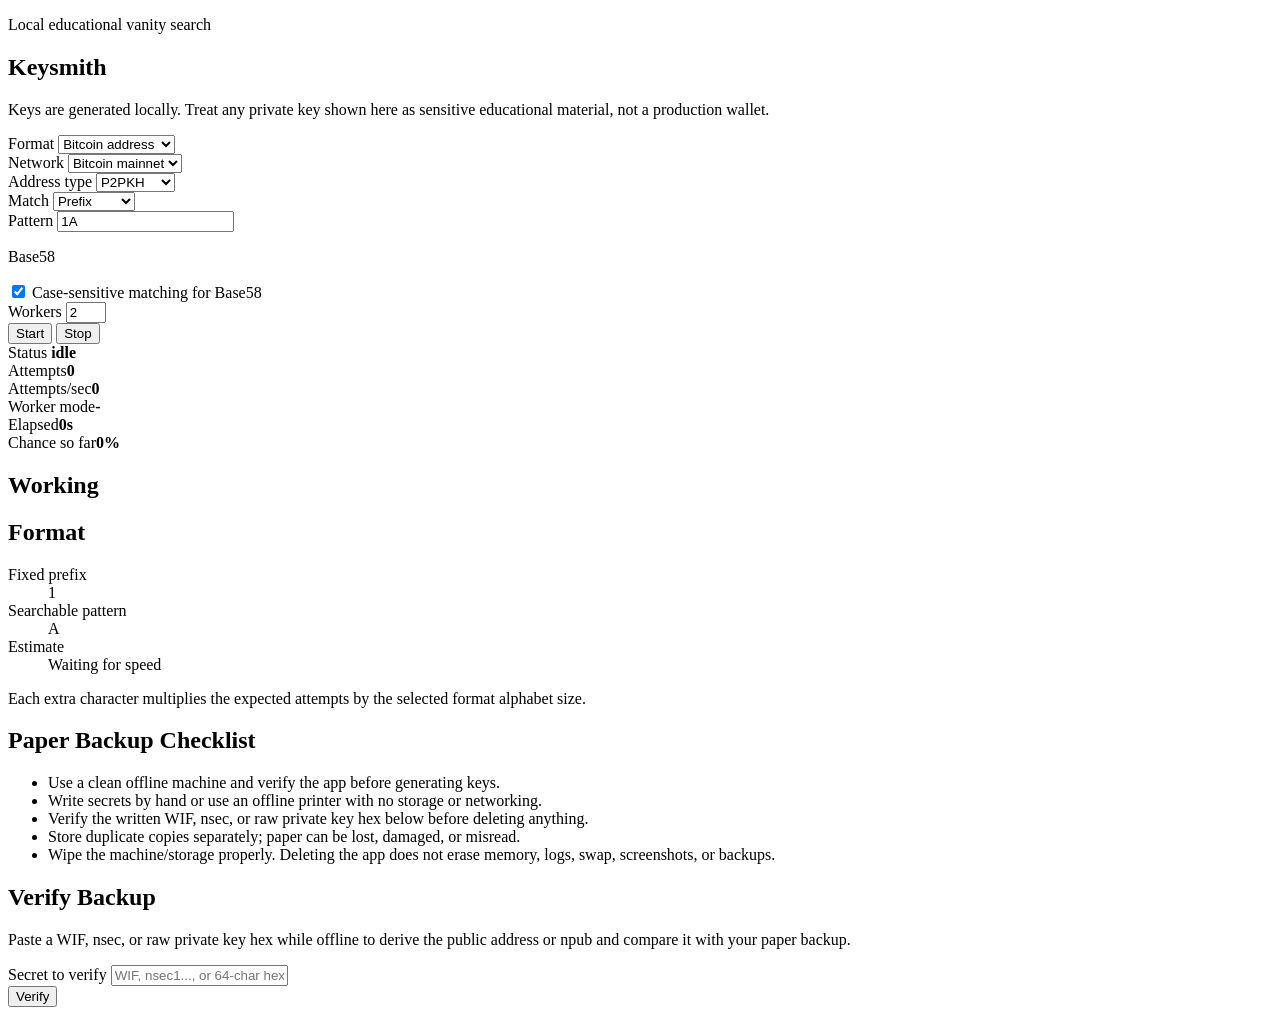
==== keysmith/static/index.html @ 8001dc04 "feat: add paper backup view" ====
<!doctype html>
<html lang="en">
  <head>
    <meta charset="utf-8">
    <meta name="viewport" content="width=device-width, initial-scale=1">
    <title>Keysmith</title>
    <link rel="stylesheet" href="/static/styles.css">
  </head>
  <body>
    <main class="shell">
      <section class="mast">
        <div>
          <p class="eyebrow">Local educational vanity search</p>
          <h1>Keysmith</h1>
        </div>
        <p class="safety">Keys are generated locally. Treat any private key shown here as sensitive educational material, not a production wallet.</p>
      </section>

      <section class="workspace">
        <form id="search-form" class="panel controls">
          <div class="field-row">
            <label for="target">Format</label>
            <select id="target" name="target">
              <option value="bitcoin">Bitcoin address</option>
              <option value="nostr">Nostr public key</option>
            </select>
          </div>

          <div class="field-row" id="network-row">
            <label for="network">Network</label>
            <select id="network" name="network">
              <option value="mainnet">Bitcoin mainnet</option>
              <option value="testnet">Bitcoin testnet</option>
            </select>
          </div>

          <div class="field-row">
            <label for="address-type" id="address-type-label">Address type</label>
            <select id="address-type" name="address_type">
              <option value="p2pkh">P2PKH</option>
              <option value="p2wpkh">P2WPKH</option>
              <option value="p2tr">P2TR</option>
            </select>
          </div>

          <div class="field-row">
            <label for="match-mode">Match</label>
            <select id="match-mode" name="match_mode">
              <option value="prefix">Prefix</option>
              <option value="suffix">Suffix</option>
              <option value="contains">Anywhere</option>
            </select>
          </div>

          <div class="field-row">
            <label for="pattern">Pattern</label>
            <input id="pattern" name="pattern" autocomplete="off" value="1A">
          </div>

          <div class="validation-preview" id="pattern-preview" aria-live="polite"></div>
          <p class="message" id="validation-message"></p>

          <div class="guide">
            <span id="guide-name">Base58</span>
            <code id="guide-alphabet"></code>
            <p id="guide-copy"></p>
          </div>

          <label class="check">
            <input id="case-sensitive" type="checkbox" checked>
            <span id="case-sensitive-copy">Case-sensitive matching for Base58</span>
          </label>

          <div class="field-row">
            <label for="workers">Workers</label>
            <input id="workers" type="number" min="1" max="8" value="2">
          </div>

          <div class="actions">
            <button id="start-button" type="submit">Start</button>
            <button id="stop-button" type="button" class="danger">Stop</button>
          </div>
        </form>

        <section class="panel telemetry">
          <div class="status-line">
            <span>Status</span>
            <strong id="status">idle</strong>
          </div>

          <div class="metrics">
            <div><span>Attempts</span><strong id="attempts">0</strong></div>
            <div><span>Attempts/sec</span><strong id="rate">0</strong></div>
            <div><span>Worker mode</span><strong id="worker-mode">-</strong></div>
            <div><span>Elapsed</span><strong id="elapsed">0s</strong></div>
            <div><span>Chance so far</span><strong id="chance">0%</strong></div>
          </div>

          <div class="educational">
            <h2>Working</h2>
            <ol id="process-steps"></ol>
          </div>

          <div class="educational">
            <h2>Format</h2>
            <dl class="breakdown">
              <div><dt>Fixed prefix</dt><dd id="fixed-prefix">1</dd></div>
              <div><dt>Searchable pattern</dt><dd id="searchable-pattern">A</dd></div>
              <div><dt>Estimate</dt><dd id="expected-time">Waiting for speed</dd></div>
            </dl>
          <p id="difficulty-note">Each extra character multiplies the expected attempts by the selected format alphabet size.</p>
          </div>
        </section>
      </section>

      <section class="panel result-panel" id="result-panel" hidden>
        <div>
          <h2>Found Match</h2>
          <p class="warning" id="result-warning">Private keys can spend funds sent to the address. Use this result for education only.</p>
        </div>
        <div class="result-grid" id="result-grid"></div>
        <div class="actions">
          <button id="paper-button" type="button">Prepare Paper View</button>
        </div>
      </section>

      <section class="panel paper-panel" id="paper-panel" hidden>
        <div class="paper-header">
          <div>
            <p class="eyebrow">Paper Backup</p>
            <h2>Keysmith Backup Sheet</h2>
          </div>
          <button id="print-button" type="button">Print</button>
        </div>
        <p class="warning">Print only on an offline printer with no storage or networking. Verify the secret by re-deriving the public value before funding or relying on it.</p>
        <div class="paper-grid" id="paper-grid"></div>
        <ol class="paper-checks">
          <li>I verified the public value from the written secret.</li>
          <li>I made a second copy and stored it separately.</li>
          <li>I wiped the machine/storage after use.</li>
        </ol>
      </section>

      <section class="workspace lower">
        <section class="panel">
          <h2>Paper Backup Checklist</h2>
          <ul class="checklist">
            <li>Use a clean offline machine and verify the app before generating keys.</li>
            <li>Write secrets by hand or use an offline printer with no storage or networking.</li>
            <li>Verify the written WIF, nsec, or raw private key hex below before deleting anything.</li>
            <li>Store duplicate copies separately; paper can be lost, damaged, or misread.</li>
            <li>Wipe the machine/storage properly. Deleting the app does not erase memory, logs, swap, screenshots, or backups.</li>
          </ul>
        </section>

        <section class="panel verifier">
          <h2>Verify Backup</h2>
          <p class="safety">Paste a WIF, nsec, or raw private key hex while offline to derive the public address or npub and compare it with your paper backup.</p>
          <div class="field-row">
            <label for="verify-secret">Secret to verify</label>
            <input id="verify-secret" autocomplete="off" placeholder="WIF, nsec1..., or 64-char hex">
          </div>
          <button id="verify-button" type="button">Verify</button>
          <p class="message" id="verify-message"></p>
          <div class="result-grid" id="verify-result"></div>
        </section>
      </section>
    </main>

    <script src="/static/app.js"></script>
  </body>
</html>
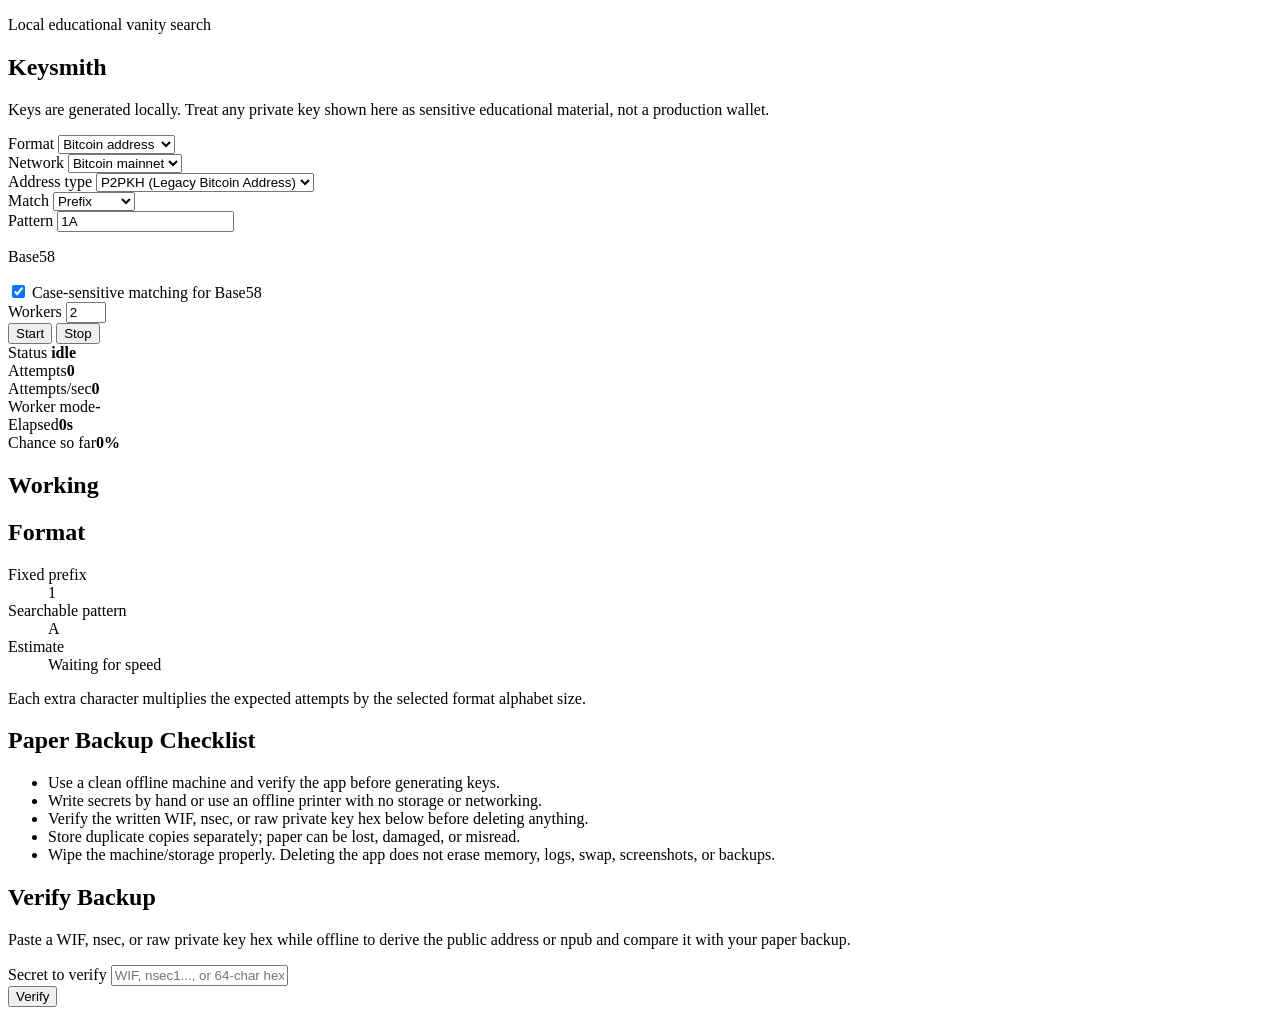
==== commit 9f21be4f: "feat: clarify address format selection" ====
--- a/keysmith/static/index.html
+++ b/keysmith/static/index.html
@@ -37,9 +37,9 @@
           <div class="field-row">
             <label for="address-type" id="address-type-label">Address type</label>
             <select id="address-type" name="address_type">
-              <option value="p2pkh">P2PKH</option>
-              <option value="p2wpkh">P2WPKH</option>
-              <option value="p2tr">P2TR</option>
+              <option value="p2pkh">P2PKH (Legacy Bitcoin Address)</option>
+              <option value="p2wpkh">P2WPKH (Segwit Address)</option>
+              <option value="p2tr">P2TR (Taproot Address)</option>
             </select>
           </div>
 
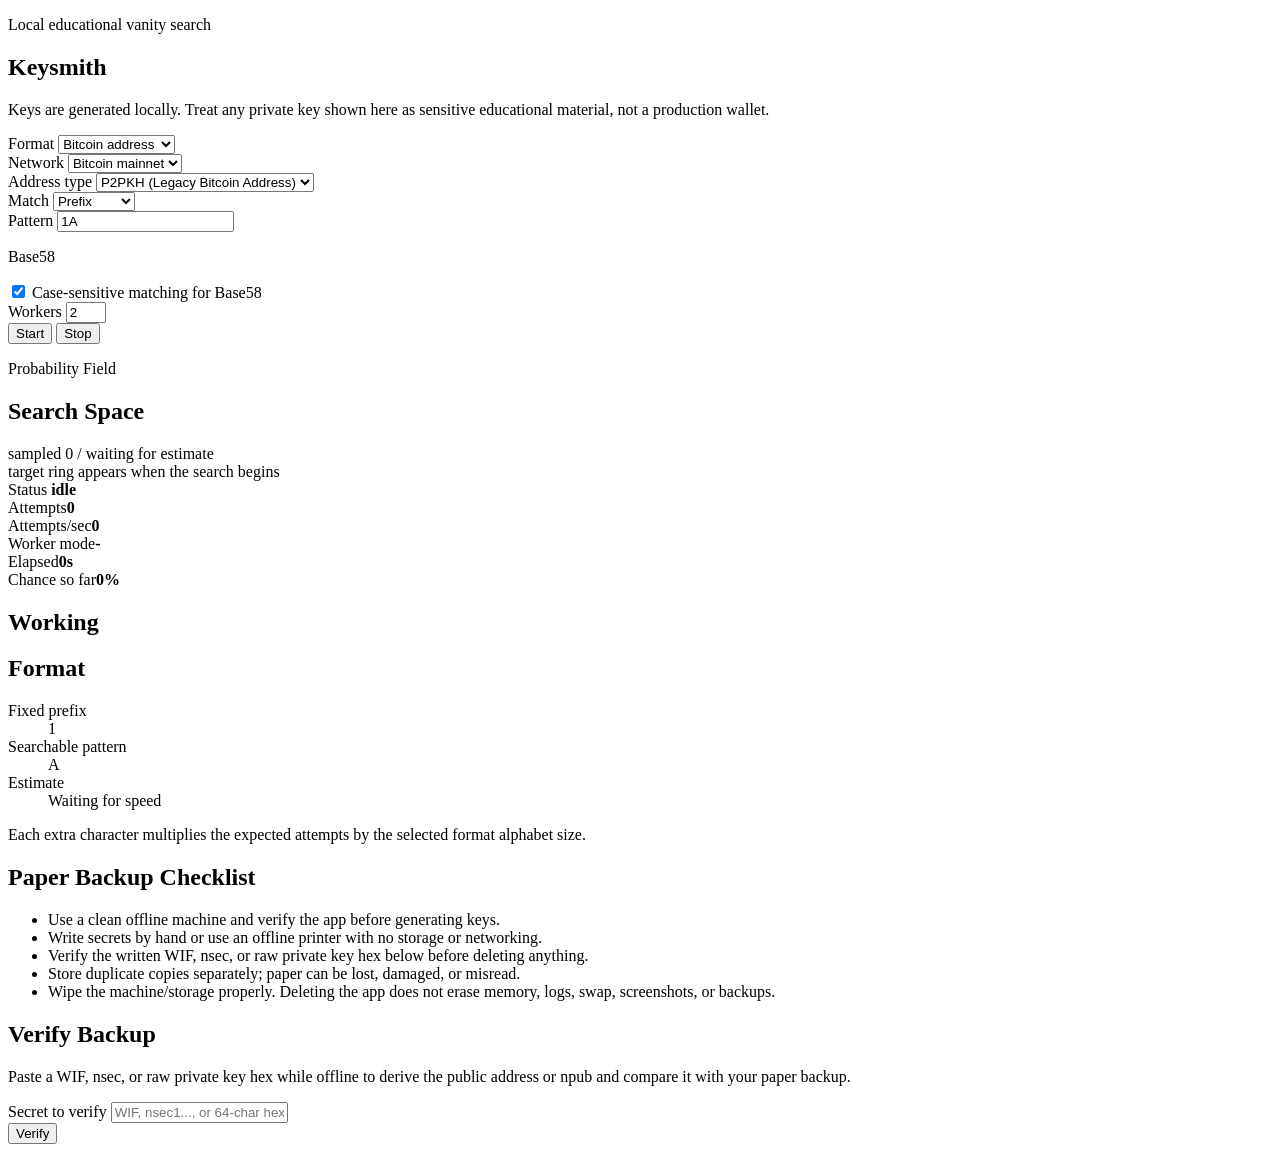
==== commit 3bc729b6: "feat: add search probability visualization" ====
--- a/keysmith/static/index.html
+++ b/keysmith/static/index.html
@@ -83,6 +83,20 @@
         </form>
 
         <section class="panel telemetry">
+          <div class="search-viz" id="search-viz" aria-label="Search probability visualization">
+            <div class="viz-header">
+              <div>
+                <p class="eyebrow">Probability Field</p>
+                <h2>Search Space</h2>
+              </div>
+              <div class="viz-stat" id="viz-stat">sampled 0 / waiting for estimate</div>
+            </div>
+            <div class="viz-pond" id="viz-pond">
+              <div class="viz-ring" id="viz-ring"></div>
+              <div class="viz-ring-label" id="viz-ring-label">target ring appears when the search begins</div>
+            </div>
+          </div>
+
           <div class="status-line">
             <span>Status</span>
             <strong id="status">idle</strong>
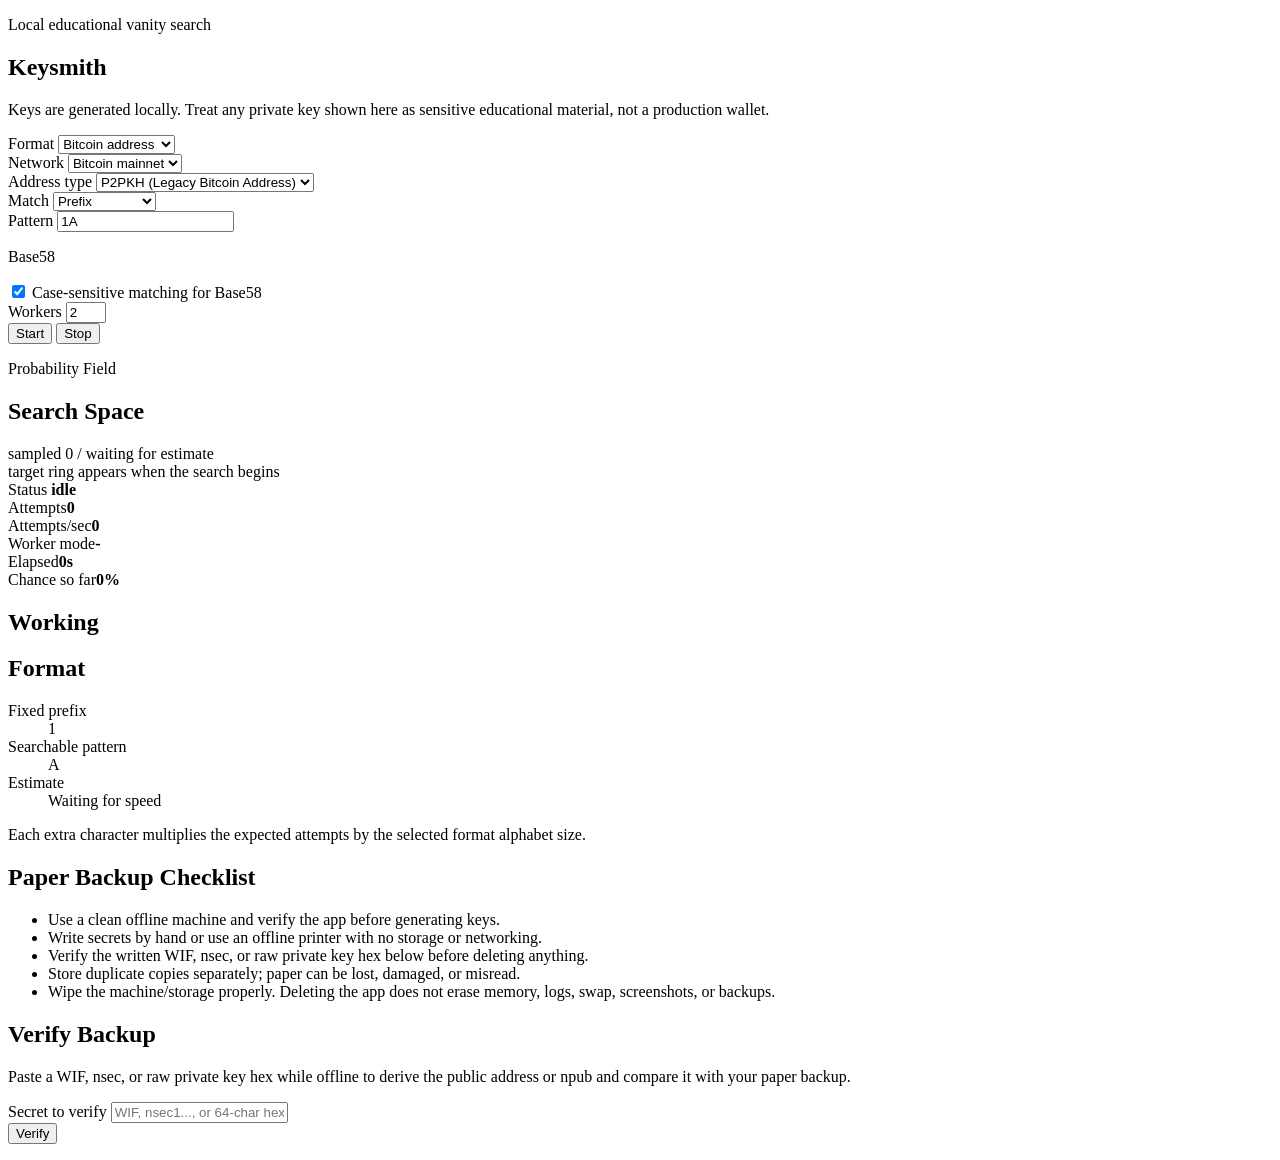
==== commit 5f9f621a: "feat: add prefix suffix matching" ====
--- a/keysmith/static/index.html
+++ b/keysmith/static/index.html
@@ -49,15 +49,21 @@
               <option value="prefix">Prefix</option>
               <option value="suffix">Suffix</option>
               <option value="contains">Anywhere</option>
+              <option value="prefix_suffix">Prefix + suffix</option>
             </select>
           </div>
 
           <div class="field-row">
-            <label for="pattern">Pattern</label>
+            <label for="pattern" id="pattern-label">Pattern</label>
             <input id="pattern" name="pattern" autocomplete="off" value="1A">
           </div>
 
           <div class="validation-preview" id="pattern-preview" aria-live="polite"></div>
+          <div class="field-row" id="suffix-pattern-row" hidden>
+            <label for="suffix-pattern">Suffix</label>
+            <input id="suffix-pattern" name="suffix_pattern" autocomplete="off">
+          </div>
+          <div class="validation-preview" id="suffix-pattern-preview" aria-live="polite" hidden></div>
           <p class="message" id="validation-message"></p>
 
           <div class="guide">
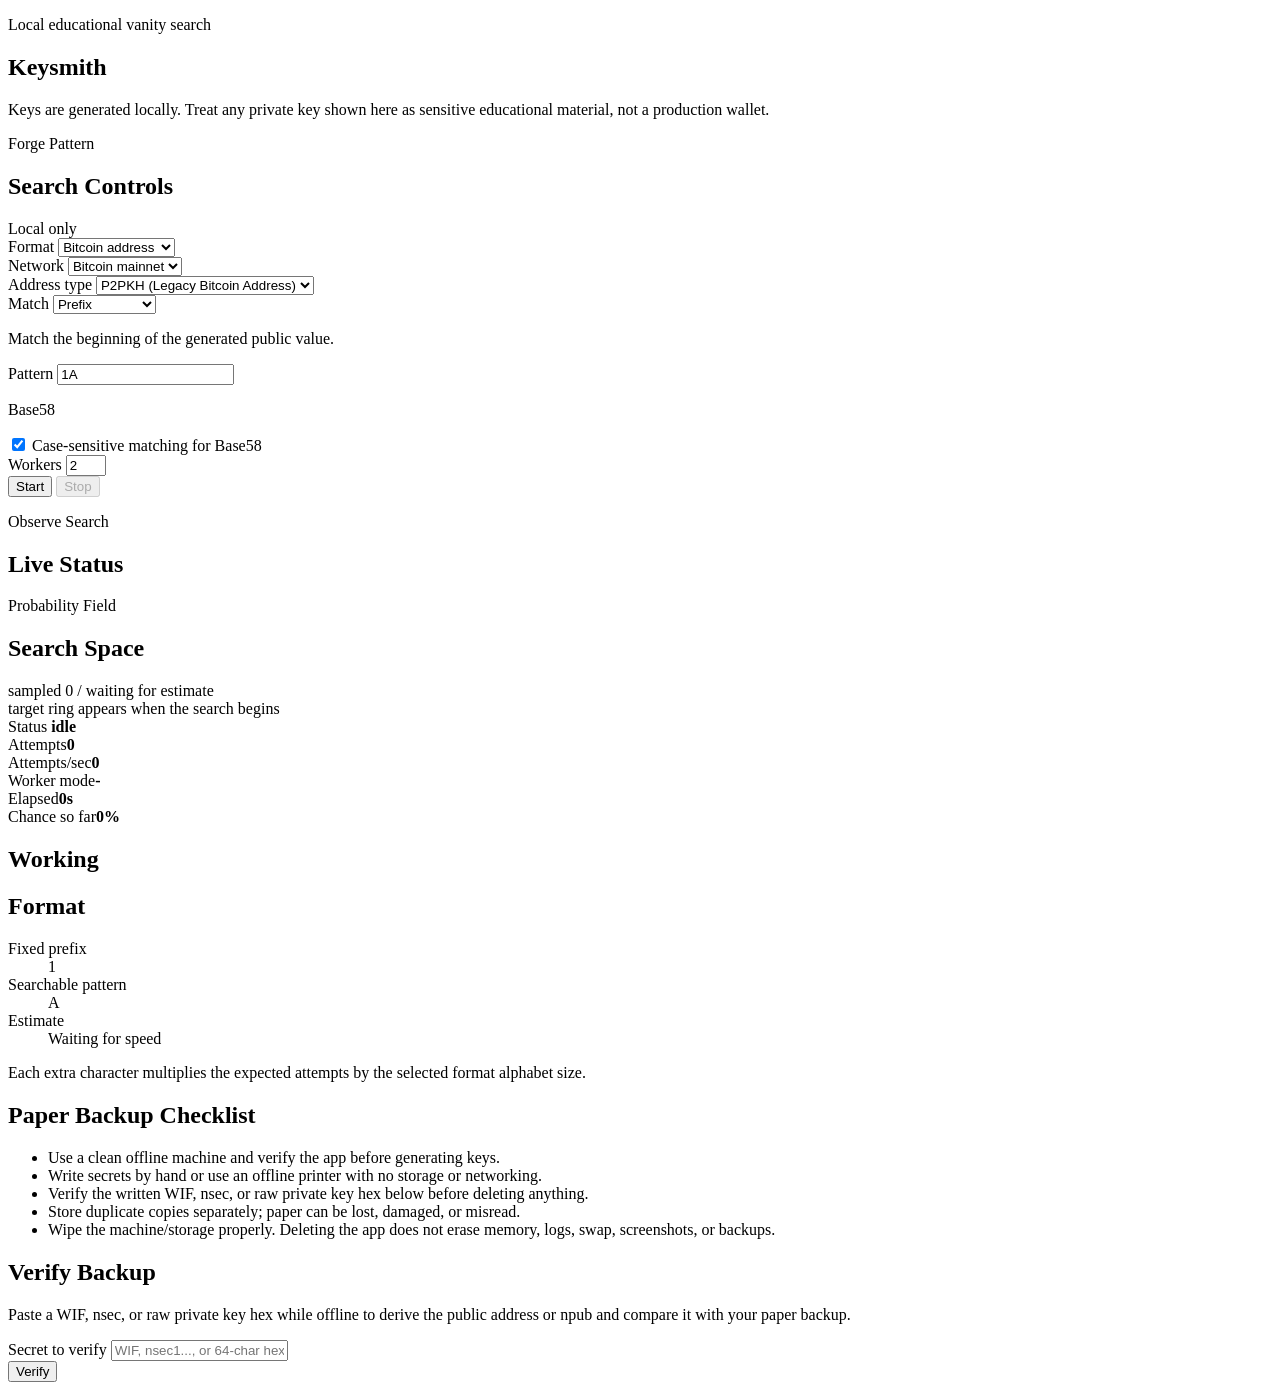
==== commit ff9104ff: "style: polish keysmith interface" ====
--- a/keysmith/static/index.html
+++ b/keysmith/static/index.html
@@ -18,6 +18,14 @@
 
       <section class="workspace">
         <form id="search-form" class="panel controls">
+          <div class="panel-heading">
+            <div>
+              <p class="eyebrow">Forge Pattern</p>
+              <h2>Search Controls</h2>
+            </div>
+            <span class="local-badge">Local only</span>
+          </div>
+
           <div class="field-row">
             <label for="target">Format</label>
             <select id="target" name="target">
@@ -51,6 +59,7 @@
               <option value="contains">Anywhere</option>
               <option value="prefix_suffix">Prefix + suffix</option>
             </select>
+            <p class="hint" id="match-hint">Match the beginning of the generated public value.</p>
           </div>
 
           <div class="field-row">
@@ -84,11 +93,18 @@
 
           <div class="actions">
             <button id="start-button" type="submit">Start</button>
-            <button id="stop-button" type="button" class="danger">Stop</button>
+            <button id="stop-button" type="button" class="danger" disabled>Stop</button>
           </div>
         </form>
 
         <section class="panel telemetry">
+          <div class="panel-heading">
+            <div>
+              <p class="eyebrow">Observe Search</p>
+              <h2>Live Status</h2>
+            </div>
+          </div>
+
           <div class="search-viz" id="search-viz" aria-label="Search probability visualization">
             <div class="viz-header">
               <div>
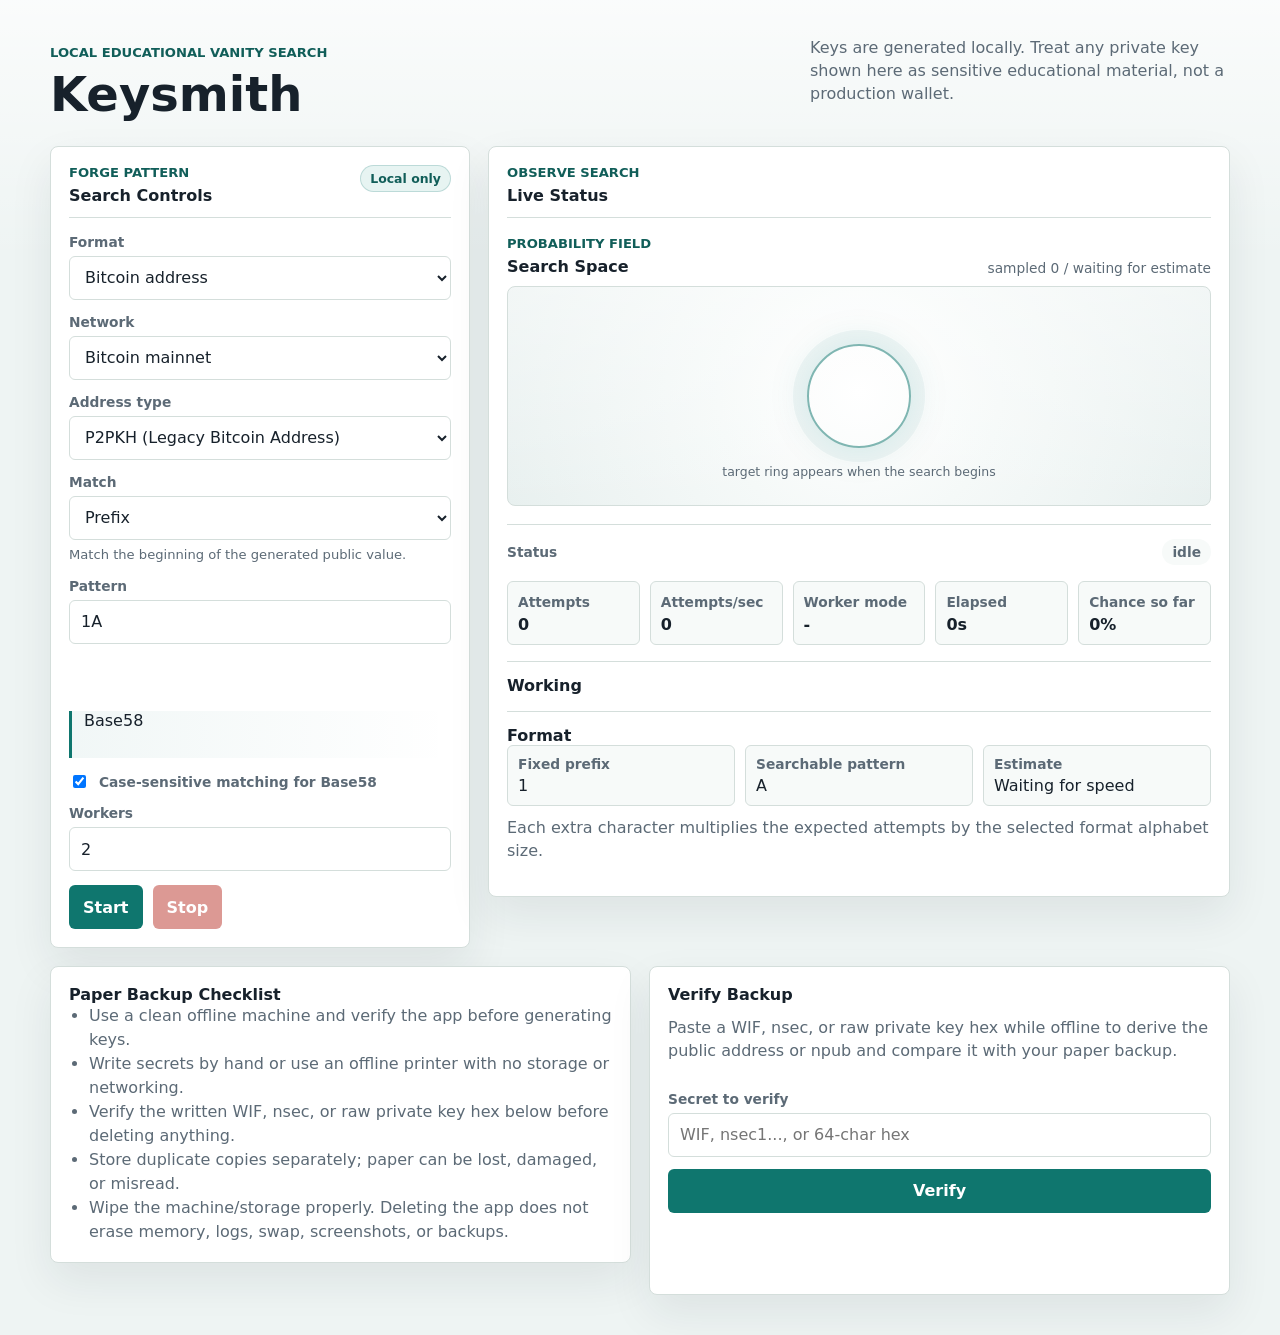
==== commit d92461c1: "fix: support direct static asset loading" ====
--- a/keysmith/static/index.html
+++ b/keysmith/static/index.html
@@ -4,7 +4,7 @@
     <meta charset="utf-8">
     <meta name="viewport" content="width=device-width, initial-scale=1">
     <title>Keysmith</title>
-    <link rel="stylesheet" href="/static/styles.css">
+    <link rel="stylesheet" href="styles.css">
   </head>
   <body>
     <main class="shell">
@@ -203,6 +203,6 @@
       </section>
     </main>
 
-    <script src="/static/app.js"></script>
+    <script src="app.js"></script>
   </body>
 </html>
--- a/keysmith/static/styles.css
+++ b/keysmith/static/styles.css
@@ -0,0 +1,651 @@
+:root {
+  color-scheme: light;
+  --bg: #eef4f3;
+  --ink: #17212b;
+  --muted: #5c6a76;
+  --soft: #f7faf9;
+  --panel: #ffffff;
+  --line: #d4dedb;
+  --accent: #0f766e;
+  --accent-dark: #115e59;
+  --accent-soft: #e7f4f2;
+  --gold: #b7791f;
+  --danger: #b42318;
+  --bad-bg: #fee4e2;
+  --bad-ink: #912018;
+  --shadow: 0 18px 44px rgba(25, 43, 48, 0.08);
+}
+
+* {
+  box-sizing: border-box;
+}
+
+[hidden] {
+  display: none !important;
+}
+
+body {
+  margin: 0;
+  min-height: 100vh;
+  background:
+    linear-gradient(180deg, rgba(255, 255, 255, 0.72), rgba(255, 255, 255, 0) 260px),
+    var(--bg);
+  color: var(--ink);
+  font-family: Inter, ui-sans-serif, system-ui, -apple-system, BlinkMacSystemFont, "Segoe UI", sans-serif;
+}
+
+button,
+input,
+select {
+  font: inherit;
+}
+
+.shell {
+  width: min(1180px, calc(100% - 32px));
+  margin: 0 auto;
+  padding: 24px 0 40px;
+}
+
+.mast {
+  display: grid;
+  grid-template-columns: 1fr minmax(260px, 420px);
+  gap: 24px;
+  align-items: end;
+  padding: 12px 0 24px;
+}
+
+.eyebrow {
+  margin: 0 0 6px;
+  color: var(--accent-dark);
+  font-size: 0.82rem;
+  font-weight: 700;
+  text-transform: uppercase;
+}
+
+h1,
+h2,
+p {
+  margin-top: 0;
+}
+
+h1 {
+  margin-bottom: 0;
+  font-size: clamp(2rem, 4vw, 3rem);
+  letter-spacing: 0;
+}
+
+h2 {
+  font-size: 1rem;
+  margin-bottom: 0;
+}
+
+.safety,
+.message,
+.guide p,
+#difficulty-note {
+  color: var(--muted);
+  line-height: 1.45;
+}
+
+.workspace {
+  display: grid;
+  grid-template-columns: minmax(320px, 420px) 1fr;
+  gap: 18px;
+  align-items: start;
+}
+
+.workspace.lower {
+  margin-top: 18px;
+  grid-template-columns: 1fr 1fr;
+}
+
+.panel {
+  background: var(--panel);
+  border: 1px solid var(--line);
+  border-radius: 8px;
+  padding: 18px;
+  box-shadow: var(--shadow);
+}
+
+.controls {
+  display: grid;
+  gap: 14px;
+}
+
+.panel-heading {
+  display: flex;
+  justify-content: space-between;
+  gap: 16px;
+  align-items: start;
+  border-bottom: 1px solid var(--line);
+  padding-bottom: 12px;
+  margin-bottom: 2px;
+}
+
+.local-badge {
+  flex: 0 0 auto;
+  border: 1px solid rgba(15, 118, 110, 0.2);
+  border-radius: 999px;
+  padding: 5px 9px;
+  background: var(--accent-soft);
+  color: var(--accent-dark);
+  font-size: 0.78rem;
+  font-weight: 750;
+}
+
+.field-row {
+  display: grid;
+  gap: 6px;
+}
+
+label,
+.status-line span,
+.metrics span,
+dt {
+  color: var(--muted);
+  font-size: 0.86rem;
+  font-weight: 650;
+}
+
+input,
+select {
+  width: 100%;
+  min-height: 44px;
+  border: 1px solid var(--line);
+  border-radius: 6px;
+  padding: 9px 11px;
+  background: #fff;
+  color: var(--ink);
+  transition: border-color 160ms ease, box-shadow 160ms ease, background 160ms ease;
+}
+
+input:focus,
+select:focus {
+  border-color: var(--accent);
+  outline: 3px solid rgba(15, 118, 110, 0.16);
+}
+
+.hint {
+  margin: 0;
+  color: var(--muted);
+  font-size: 0.82rem;
+  line-height: 1.4;
+}
+
+.validation-preview {
+  display: none;
+  min-height: 30px;
+  border-left: 3px solid var(--line);
+  border-radius: 0 6px 6px 0;
+  padding: 6px 10px;
+  background: var(--soft);
+  color: var(--muted);
+  font-size: 0.86rem;
+  font-family: ui-monospace, SFMono-Regular, Menlo, monospace;
+  overflow-wrap: anywhere;
+  transition: border-color 160ms ease, background 160ms ease;
+}
+
+.validation-preview.has-error {
+  display: block;
+}
+
+.validation-preview.has-value {
+  border-color: rgba(15, 118, 110, 0.48);
+  background: #ffffff;
+  color: var(--ink);
+}
+
+.validation-preview.has-error {
+  border-color: rgba(180, 35, 24, 0.42);
+  background: #fff7f6;
+}
+
+.message {
+  min-height: 1.45em;
+}
+
+.invalid-char {
+  display: inline-block;
+  min-width: 1ch;
+  border-radius: 4px;
+  padding: 0 2px;
+  background: var(--bad-bg);
+  color: var(--bad-ink);
+  text-decoration: underline;
+}
+
+.guide {
+  display: grid;
+  gap: 6px;
+  border-left: 3px solid var(--accent);
+  padding-left: 12px;
+  background: linear-gradient(90deg, rgba(15, 118, 110, 0.06), transparent);
+}
+
+.guide code {
+  color: var(--ink);
+  overflow-wrap: anywhere;
+}
+
+.check {
+  display: flex;
+  gap: 10px;
+  align-items: center;
+}
+
+.check input {
+  width: auto;
+  min-height: auto;
+}
+
+.actions {
+  display: flex;
+  gap: 10px;
+}
+
+button {
+  border: 0;
+  border-radius: 6px;
+  min-height: 44px;
+  padding: 10px 14px;
+  background: var(--accent);
+  color: white;
+  font-weight: 700;
+  cursor: pointer;
+  transition: background 160ms ease, opacity 160ms ease, transform 160ms ease;
+}
+
+button:hover {
+  background: var(--accent-dark);
+}
+
+button:focus-visible {
+  outline: 3px solid rgba(15, 118, 110, 0.22);
+  outline-offset: 2px;
+}
+
+button:active {
+  transform: translateY(1px);
+}
+
+button:disabled {
+  cursor: not-allowed;
+  opacity: 0.46;
+  transform: none;
+}
+
+button.danger {
+  background: var(--danger);
+}
+
+.telemetry {
+  display: grid;
+  gap: 16px;
+}
+
+.search-viz {
+  display: grid;
+  gap: 10px;
+  padding-bottom: 2px;
+}
+
+.viz-header {
+  display: flex;
+  justify-content: space-between;
+  gap: 16px;
+  align-items: end;
+}
+
+.viz-header h2 {
+  margin-bottom: 0;
+}
+
+.viz-stat {
+  color: var(--muted);
+  font-size: 0.86rem;
+  font-variant-numeric: tabular-nums;
+  text-align: right;
+}
+
+.viz-pond {
+  position: relative;
+  min-height: 220px;
+  overflow: hidden;
+  border: 1px solid var(--line);
+  border-radius: 8px;
+  background:
+    linear-gradient(180deg, rgba(255, 255, 255, 0.44), rgba(255, 255, 255, 0)),
+    radial-gradient(circle at 50% 48%, #ffffff 0, #f5f9f8 38%, #e8f0ef 100%);
+}
+
+.viz-ring {
+  position: absolute;
+  left: 50%;
+  top: 50%;
+  width: 104px;
+  height: 104px;
+  border: 2px solid rgba(15, 118, 110, 0.52);
+  border-radius: 50%;
+  box-shadow: 0 0 0 14px rgba(15, 118, 110, 0.05), 0 0 42px rgba(15, 118, 110, 0.14);
+  transform: translate(-50%, -50%);
+  transition: width 260ms ease, height 260ms ease;
+}
+
+.viz-ring-label {
+  position: absolute;
+  left: 50%;
+  top: calc(50% + 68px);
+  width: min(82%, 360px);
+  color: var(--muted);
+  font-size: 0.78rem;
+  text-align: center;
+  transform: translateX(-50%);
+}
+
+.viz-drop {
+  position: absolute;
+  width: 8px;
+  height: 8px;
+  border-radius: 50%;
+  background: rgba(77, 151, 141, 0.72);
+  pointer-events: none;
+  transform: translate(-50%, -50%);
+  animation: drop-fade 2.8s ease-out forwards;
+}
+
+.viz-drop::after {
+  content: "";
+  position: absolute;
+  inset: -10px;
+  border: 1px solid rgba(77, 151, 141, 0.36);
+  border-radius: 50%;
+  animation: ripple-out 2.8s ease-out forwards;
+}
+
+.viz-drop.hit {
+  width: 14px;
+  height: 14px;
+  background: var(--danger);
+  box-shadow: 0 0 0 8px rgba(180, 35, 24, 0.14);
+  animation-duration: 3.6s;
+}
+
+.viz-drop.hit::after {
+  inset: -22px;
+  border-color: rgba(180, 35, 24, 0.58);
+  animation-duration: 3.6s;
+}
+
+@keyframes drop-fade {
+  0% {
+    opacity: 0.8;
+    transform: translate(-50%, -50%) scale(0.6);
+  }
+  100% {
+    opacity: 0;
+    transform: translate(-50%, -50%) scale(1.5);
+  }
+}
+
+@keyframes ripple-out {
+  100% {
+    opacity: 0;
+    transform: scale(2.8);
+  }
+}
+
+.status-line {
+  display: flex;
+  justify-content: space-between;
+  gap: 12px;
+  align-items: center;
+  border-top: 1px solid var(--line);
+  padding-top: 14px;
+}
+
+.status-line strong {
+  border-radius: 999px;
+  padding: 5px 10px;
+  background: var(--soft);
+  color: var(--muted);
+  font-size: 0.86rem;
+}
+
+.status-line strong[data-status="running"] {
+  background: var(--accent-soft);
+  color: var(--accent-dark);
+}
+
+.status-line strong[data-status="found"] {
+  background: #fef3c7;
+  color: var(--gold);
+}
+
+.status-line strong[data-status="error"] {
+  background: var(--bad-bg);
+  color: var(--bad-ink);
+}
+
+.metrics {
+  display: grid;
+  grid-template-columns: repeat(5, minmax(0, 1fr));
+  gap: 10px;
+}
+
+.metrics div,
+.breakdown div {
+  min-width: 0;
+  border: 1px solid var(--line);
+  border-radius: 6px;
+  padding: 10px;
+  background: var(--soft);
+}
+
+.metrics strong,
+dd {
+  display: block;
+  margin: 4px 0 0;
+  overflow-wrap: anywhere;
+  color: var(--ink);
+}
+
+.educational {
+  border-top: 1px solid var(--line);
+  padding-top: 14px;
+}
+
+ol {
+  margin: 0;
+  padding-left: 20px;
+  color: var(--muted);
+}
+
+.breakdown {
+  display: grid;
+  grid-template-columns: repeat(3, minmax(0, 1fr));
+  gap: 10px;
+  margin: 0 0 10px;
+}
+
+.result-panel {
+  margin-top: 18px;
+}
+
+.paper-panel {
+  margin-top: 18px;
+}
+
+.paper-header {
+  display: flex;
+  justify-content: space-between;
+  gap: 16px;
+  align-items: start;
+  border-bottom: 1px solid var(--line);
+  padding-bottom: 12px;
+  margin-bottom: 12px;
+}
+
+.warning {
+  color: var(--bad-ink);
+}
+
+.result-grid {
+  display: grid;
+  gap: 10px;
+}
+
+.paper-grid {
+  display: grid;
+  gap: 12px;
+}
+
+.paper-qr-grid {
+  display: grid;
+  grid-template-columns: repeat(2, minmax(0, 1fr));
+  gap: 12px;
+}
+
+.qr-card {
+  display: grid;
+  gap: 8px;
+  align-content: start;
+  border: 1px solid var(--line);
+  border-radius: 6px;
+  padding: 12px;
+  background: #fbfcfd;
+}
+
+.qr-card.sensitive {
+  border-color: #f04438;
+  background: #fff7f7;
+}
+
+.qr-card img {
+  width: min(100%, 220px);
+  aspect-ratio: 1;
+  background: #fff;
+  border: 1px solid var(--line);
+  justify-self: center;
+}
+
+.qr-card code {
+  display: block;
+  overflow-wrap: anywhere;
+  font-size: 0.78rem;
+}
+
+.qr-note,
+.qr-warning {
+  margin: 0;
+  color: var(--muted);
+  line-height: 1.35;
+}
+
+.qr-warning {
+  color: var(--bad-ink);
+  font-weight: 700;
+}
+
+.paper-item {
+  border: 1px solid var(--line);
+  border-radius: 6px;
+  padding: 12px;
+}
+
+.paper-item code {
+  display: block;
+  margin-top: 6px;
+  overflow-wrap: anywhere;
+  font-size: 0.95rem;
+}
+
+.paper-checks {
+  margin-top: 16px;
+}
+
+.checklist {
+  margin: 0;
+  padding-left: 20px;
+  color: var(--muted);
+  line-height: 1.5;
+}
+
+.verifier {
+  display: grid;
+  gap: 12px;
+}
+
+.result-item {
+  display: grid;
+  grid-template-columns: 160px 1fr auto;
+  gap: 10px;
+  align-items: center;
+  border-top: 1px solid var(--line);
+  padding-top: 10px;
+}
+
+.result-item code {
+  overflow-wrap: anywhere;
+}
+
+@media (max-width: 980px) {
+  .mast,
+  .workspace,
+  .workspace.lower,
+  .viz-header,
+  .metrics,
+  .breakdown,
+  .paper-qr-grid {
+    grid-template-columns: 1fr;
+  }
+
+  .viz-header {
+    display: grid;
+    align-items: start;
+  }
+
+  .viz-stat {
+    text-align: left;
+  }
+
+  .result-item {
+    grid-template-columns: 1fr;
+  }
+}
+
+@media (prefers-reduced-motion: reduce) {
+  .viz-drop {
+    display: none;
+  }
+
+  .viz-ring {
+    transition: none;
+  }
+}
+
+@media print {
+  body {
+    background: #fff;
+  }
+
+  body * {
+    visibility: hidden;
+  }
+
+  #paper-panel,
+  #paper-panel * {
+    visibility: visible;
+  }
+
+  #paper-panel {
+    position: absolute;
+    inset: 0;
+    border: 0;
+    padding: 0;
+  }
+
+  #print-button {
+    display: none;
+  }
+}
